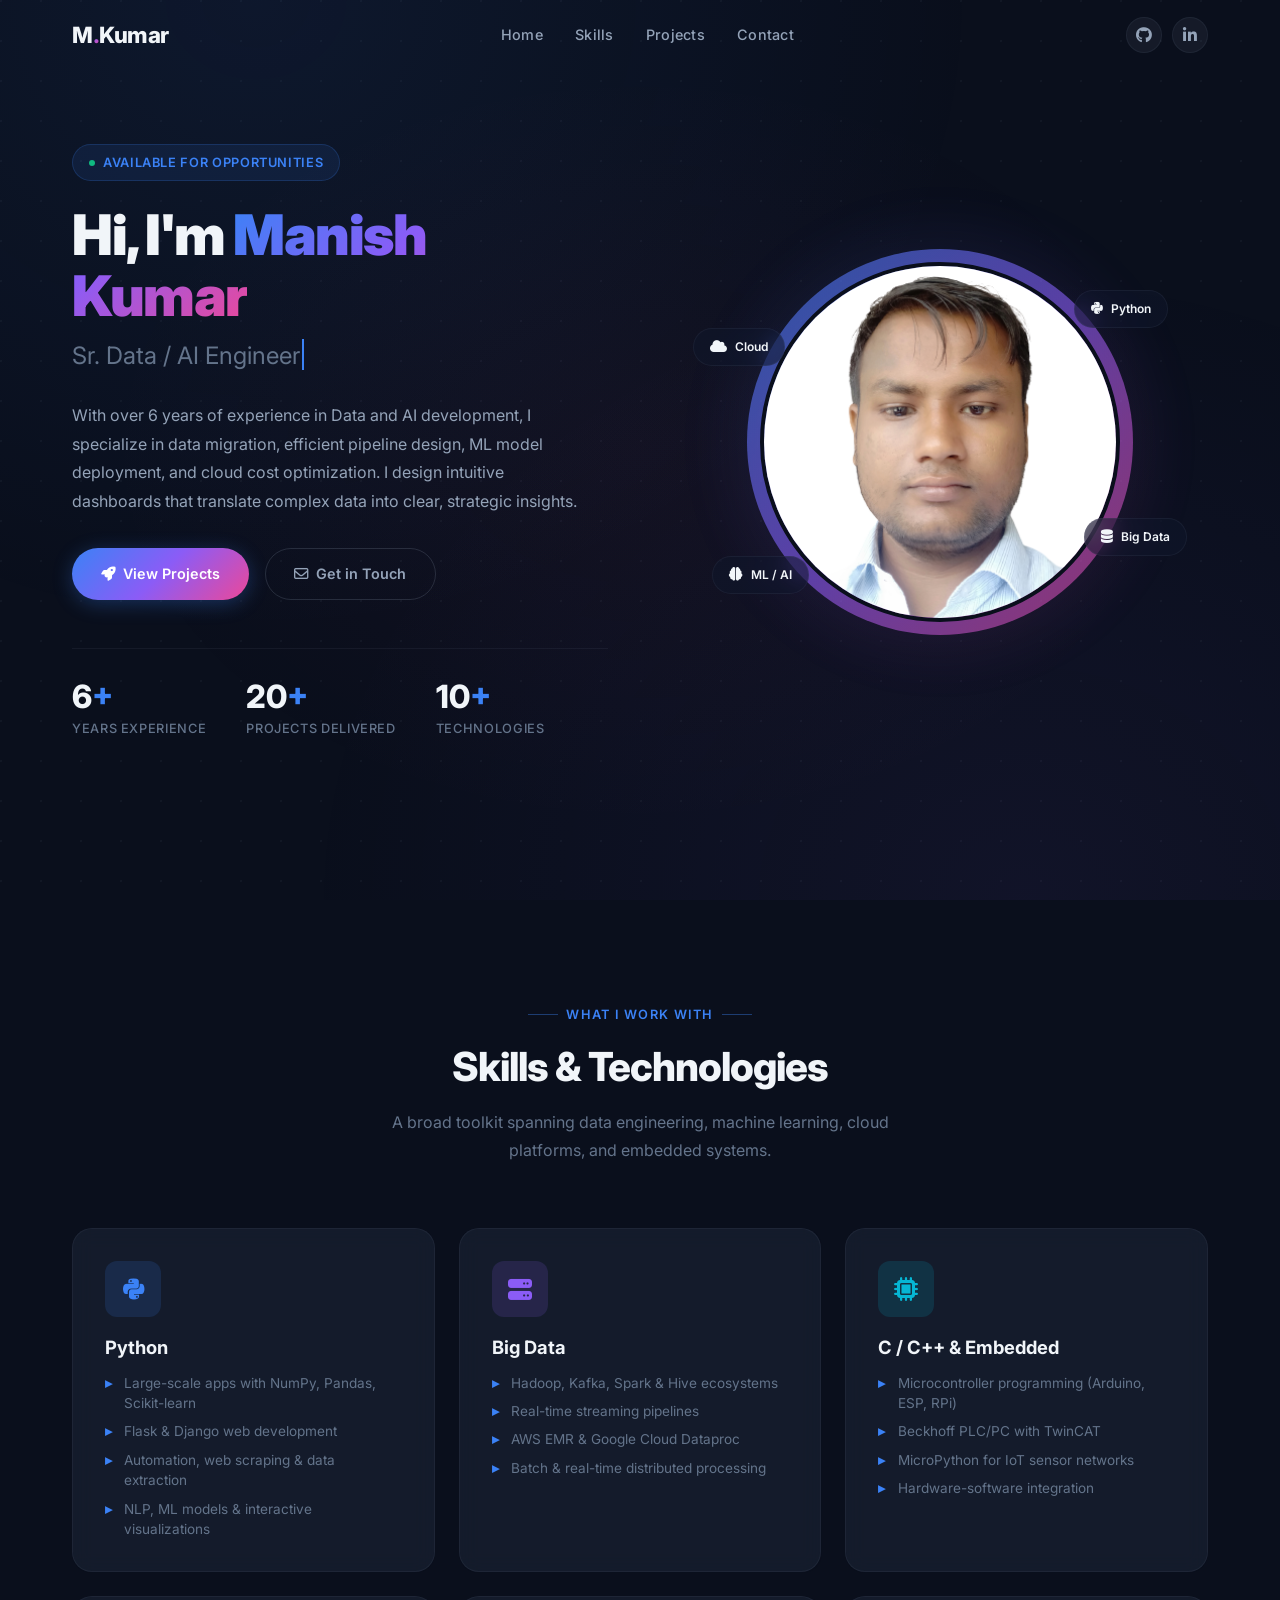
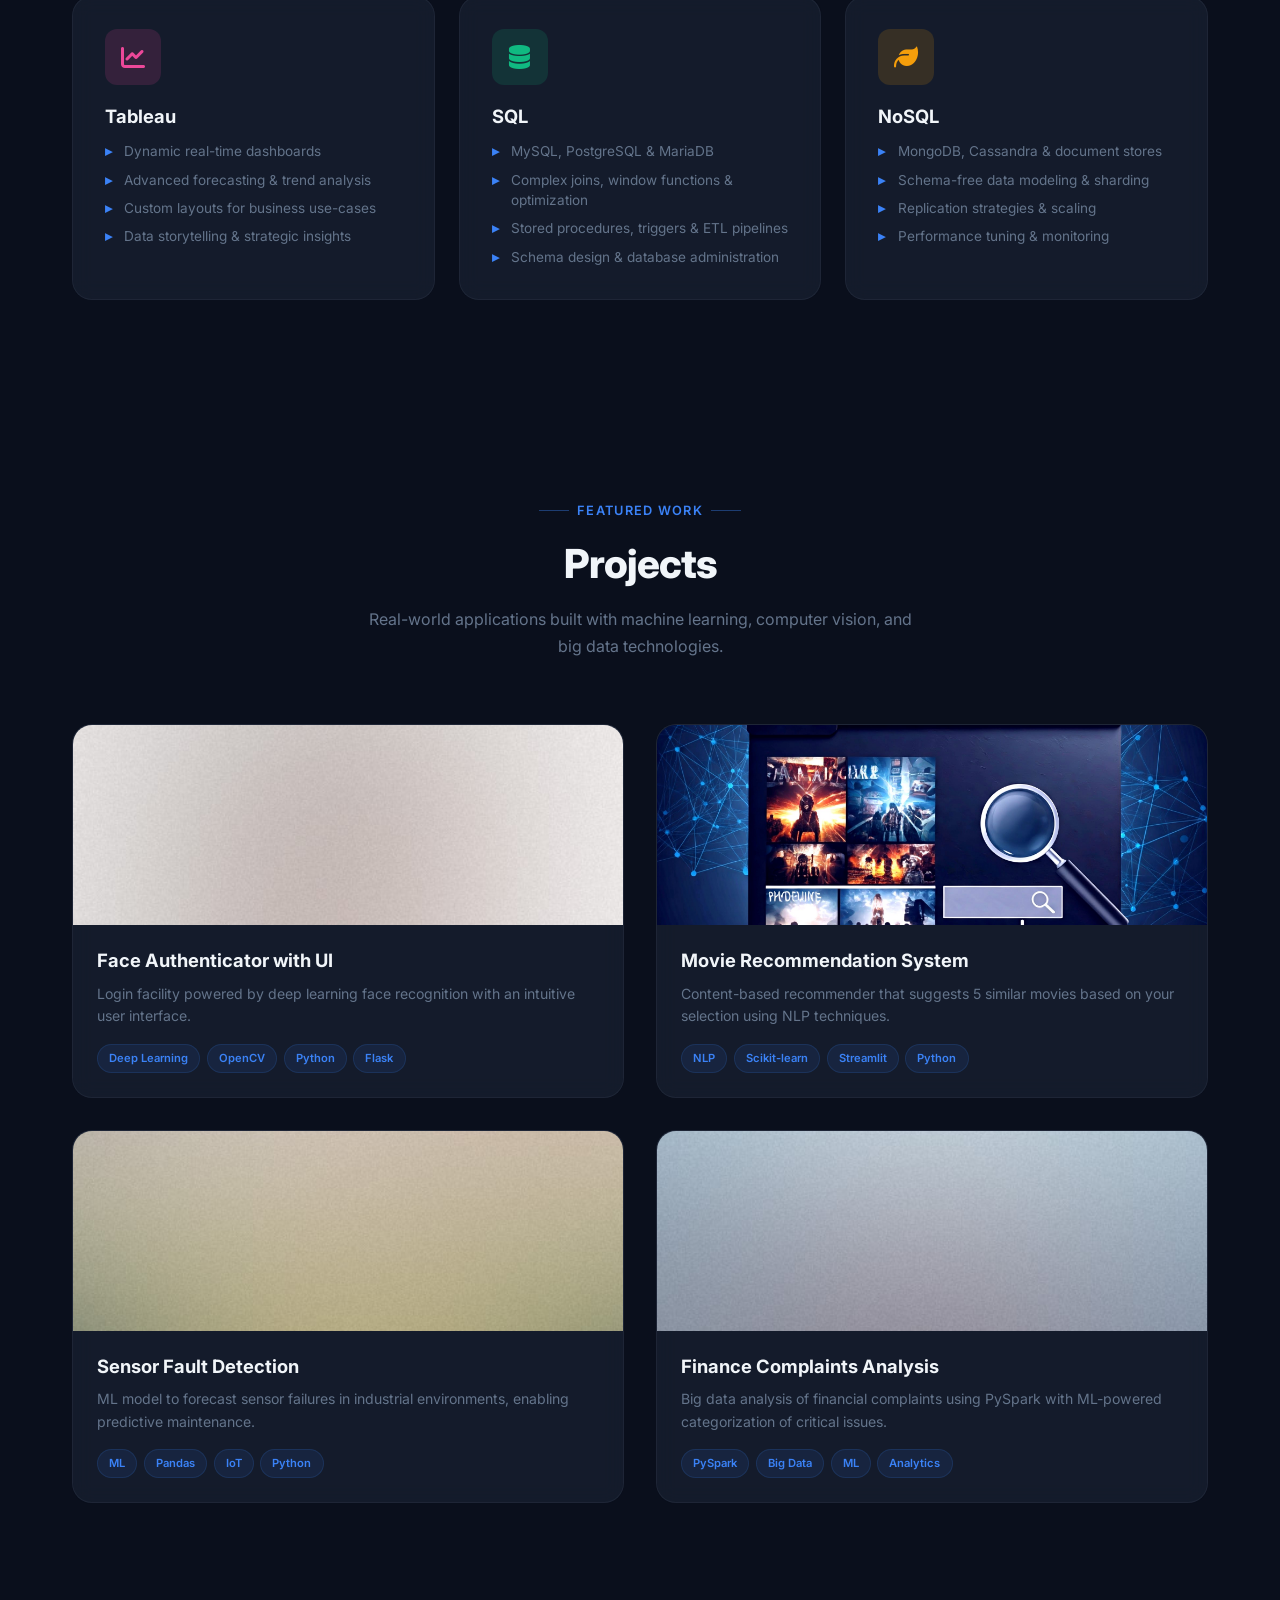
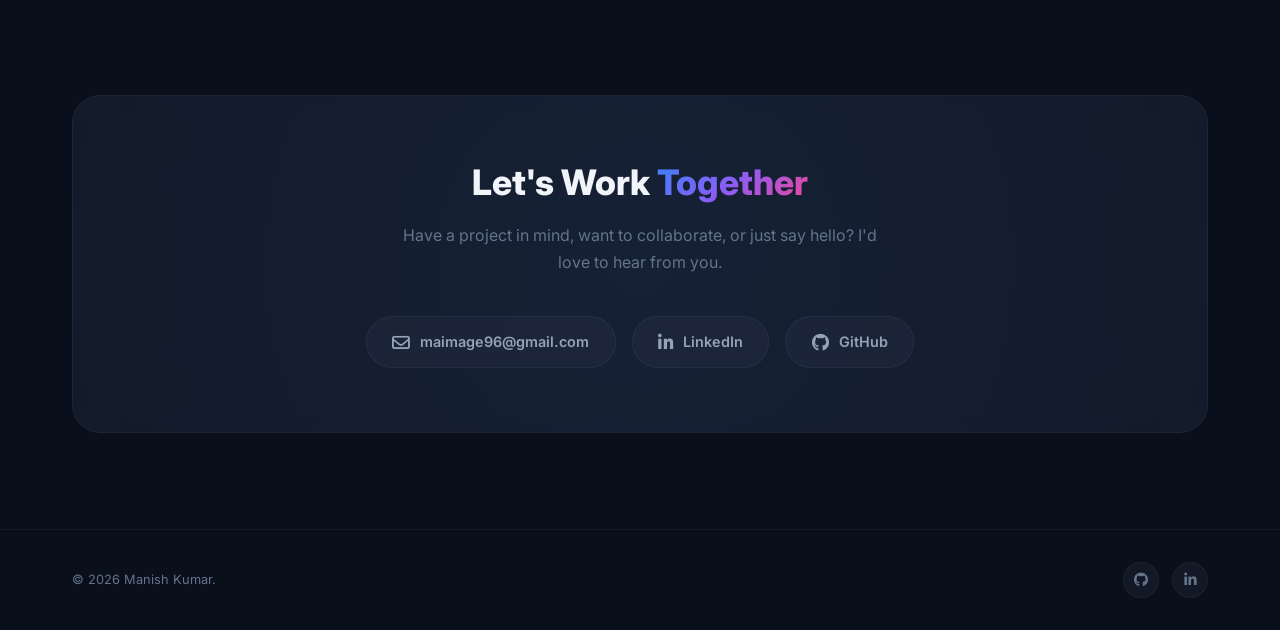
==== index.html @ 7307fabb "new profile" ====
<!DOCTYPE html>
<html lang="en">
<head>
  <meta charset="utf-8" />
  <meta name="viewport" content="width=device-width, initial-scale=1" />
  <title>Manish Kumar — Sr. Data/AI Engineer</title>
  <meta name="description" content="Portfolio of Manish Kumar — Sr. Data/AI Engineer with 6+ years of experience in data migration, ML model deployment, cloud optimization, and big data pipelines." />

  <!-- Fonts & Icons (only external dependencies) -->
  <link rel="preconnect" href="https://fonts.googleapis.com" />
  <link rel="preconnect" href="https://fonts.gstatic.com" crossorigin />
  <link href="https://fonts.googleapis.com/css2?family=Inter:wght@300;400;500;600;700;800;900&display=swap" rel="stylesheet" />
  <link rel="stylesheet" href="https://cdnjs.cloudflare.com/ajax/libs/font-awesome/6.5.1/css/all.min.css" />

  <!-- �══════════════════════════════════════════════
       CSS — All styles in one place, organized by section
       �══════════════════════════════════════════════ -->
  <style>

    /* ── 1. VARIABLES ── */
    :root {
      --bg-primary: #0a0f1c;
      --bg-secondary: #111827;
      --bg-card: rgba(30, 41, 59, 0.5);
      --bg-glass: rgba(15, 23, 42, 0.6);

      --accent-blue: #3b82f6;
      --accent-violet: #8b5cf6;
      --accent-cyan: #06b6d4;
      --accent-pink: #ec4899;
      --accent-emerald: #10b981;
      --accent-amber: #f59e0b;

      --text-primary: #f1f5f9;
      --text-secondary: #94a3b8;
      --text-muted: #64748b;

      --border-subtle: rgba(148, 163, 184, 0.08);
      --border-glow: rgba(59, 130, 246, 0.3);

      --gradient-hero: linear-gradient(135deg, #3b82f6 0%, #8b5cf6 50%, #ec4899 100%);
      --gradient-border: linear-gradient(135deg, #3b82f6, #8b5cf6, #ec4899);

      --shadow-hover: 0 20px 60px rgba(59, 130, 246, 0.2);

      --radius-md: 12px;
      --radius-lg: 20px;
      --radius-xl: 28px;

      --transition: all 0.3s cubic-bezier(0.4, 0, 0.2, 1);
    }


    /* ── 2. RESET & BASE ── */
    *, *::before, *::after { margin: 0; padding: 0; box-sizing: border-box; }
    html { scroll-behavior: smooth; font-size: 16px; }

    body {
      font-family: 'Inter', -apple-system, BlinkMacSystemFont, sans-serif;
      background: var(--bg-primary);
      color: var(--text-secondary);
      line-height: 1.7;
      overflow-x: hidden;
      min-height: 100vh;
    }

    body::before {
      content: '';
      position: fixed; inset: 0;
      background-image: radial-gradient(circle at 1px 1px, rgba(148, 163, 184, 0.06) 1px, transparent 0);
      background-size: 40px 40px;
      pointer-events: none; z-index: 0;
    }

    body::after {
      content: '';
      position: fixed; top: 0; left: 0; width: 100%; height: 100%;
      background:
        radial-gradient(ellipse at 20% 0%, rgba(59, 130, 246, 0.08) 0%, transparent 50%),
        radial-gradient(ellipse at 80% 100%, rgba(139, 92, 246, 0.06) 0%, transparent 50%),
        radial-gradient(ellipse at 50% 50%, rgba(236, 72, 153, 0.04) 0%, transparent 60%);
      pointer-events: none; z-index: 0;
    }

    a { color: var(--accent-blue); text-decoration: none; transition: var(--transition); }
    a:hover { color: var(--accent-violet); }
    h1, h2, h3, h4, h5, h6 { color: var(--text-primary); font-weight: 700; line-height: 1.3; }
    img { max-width: 100%; height: auto; display: block; }
    ul { list-style: none; padding: 0; margin: 0; }

    .container {
      width: 100%; max-width: 1200px; margin: 0 auto;
      padding: 0 2rem; position: relative; z-index: 1;
    }

    section { padding: 6rem 0; position: relative; z-index: 1; }

    .gradient-text {
      background: var(--gradient-hero);
      -webkit-background-clip: text;
      -webkit-text-fill-color: transparent;
      background-clip: text;
    }


    /* ── 3. HEADER / NAVIGATION ── */
    .site-header {
      position: fixed; top: 0; left: 0; right: 0;
      z-index: 1000; padding: 1rem 0; transition: var(--transition);
    }

    .site-header.scrolled {
      background: rgba(10, 15, 28, 0.85);
      backdrop-filter: blur(20px); -webkit-backdrop-filter: blur(20px);
      border-bottom: 1px solid var(--border-subtle);
      padding: 0.6rem 0;
    }

    .header-inner {
      display: flex; align-items: center; justify-content: space-between;
      max-width: 1200px; margin: 0 auto; padding: 0 2rem;
    }

    .logo { font-size: 1.4rem; font-weight: 800; color: var(--text-primary) !important; letter-spacing: -0.5px; }
    .logo span { background: var(--gradient-hero); -webkit-background-clip: text; -webkit-text-fill-color: transparent; background-clip: text; }

    .nav-desktop { display: flex; align-items: center; gap: 2rem; }
    .nav-desktop a { color: var(--text-secondary); font-weight: 500; font-size: 0.9rem; padding: 0.4rem 0; position: relative; letter-spacing: 0.02em; }
    .nav-desktop a::after { content: ''; position: absolute; bottom: 0; left: 0; width: 0; height: 2px; background: var(--gradient-hero); transition: width 0.3s ease; border-radius: 1px; }
    .nav-desktop a:hover { color: var(--text-primary); }
    .nav-desktop a:hover::after { width: 100%; }

    .header-social { display: flex; gap: 0.6rem; }
    .header-social a {
      width: 36px; height: 36px; display: flex; align-items: center; justify-content: center;
      border-radius: 50%; background: rgba(148, 163, 184, 0.08); color: var(--text-secondary) !important;
      font-size: 1rem; transition: var(--transition); border: 1px solid var(--border-subtle);
    }
    .header-social a:hover { background: var(--accent-blue); color: white !important; transform: translateY(-2px); box-shadow: 0 4px 15px rgba(59, 130, 246, 0.4); border-color: transparent; }

    /* Hamburger */
    .menu-toggle { display: none; flex-direction: column; gap: 5px; background: transparent; border: none; cursor: pointer; padding: 0.5rem; z-index: 1001; }
    .menu-toggle span { display: block; width: 24px; height: 2px; background: var(--text-primary); border-radius: 2px; transition: var(--transition); }
    .menu-toggle.active span:nth-child(1) { transform: rotate(45deg) translate(5px, 5px); }
    .menu-toggle.active span:nth-child(2) { opacity: 0; }
    .menu-toggle.active span:nth-child(3) { transform: rotate(-45deg) translate(5px, -5px); }

    /* Mobile Nav */
    .nav-mobile {
      position: fixed; top: 0; right: -100%; width: 100%; max-width: 320px; height: 100vh;
      background: rgba(15, 23, 42, 0.95); backdrop-filter: blur(30px); -webkit-backdrop-filter: blur(30px);
      z-index: 999; transition: right 0.4s cubic-bezier(0.4, 0, 0.2, 1);
      display: flex; flex-direction: column; padding: 5rem 2rem 2rem;
      border-left: 1px solid var(--border-subtle);
    }
    .nav-mobile.active { right: 0; }
    .nav-mobile a { display: block; padding: 1rem 0; color: var(--text-secondary); font-size: 1.1rem; font-weight: 500; border-bottom: 1px solid var(--border-subtle); transition: var(--transition); }
    .nav-mobile a:hover { color: var(--accent-blue); padding-left: 0.5rem; }

    .nav-mobile-social { display: flex; gap: 1rem; margin-top: auto; padding-top: 2rem; }
    .nav-mobile-social a { width: 44px; height: 44px; display: flex; align-items: center; justify-content: center; border-radius: 50%; background: var(--gradient-hero); color: white !important; font-size: 1.2rem; border: none; padding: 0; }

    .nav-overlay { position: fixed; inset: 0; background: rgba(0, 0, 0, 0.5); z-index: 998; opacity: 0; visibility: hidden; transition: var(--transition); }
    .nav-overlay.active { opacity: 1; visibility: visible; }


    /* ── 4. HERO SECTION ── */
    .hero { min-height: 100vh; display: flex; align-items: center; padding-top: 5rem; }
    .hero-inner { display: grid; grid-template-columns: 1fr 1fr; gap: 4rem; align-items: center; }

    .hero-badge {
      display: inline-flex; align-items: center; gap: 0.5rem;
      background: rgba(59, 130, 246, 0.1); border: 1px solid rgba(59, 130, 246, 0.2);
      color: var(--accent-blue); padding: 0.4rem 1rem; border-radius: 50px;
      font-size: 0.8rem; font-weight: 600; margin-bottom: 1.5rem;
      letter-spacing: 0.05em; text-transform: uppercase;
    }
    .hero-badge .dot { width: 6px; height: 6px; background: var(--accent-emerald); border-radius: 50%; animation: pulse-dot 2s ease-in-out infinite; }

    .hero-title { font-size: 3.5rem; font-weight: 900; line-height: 1.1; margin-bottom: 0.5rem; letter-spacing: -1.5px; }
    .hero-subtitle { font-size: 1.5rem; color: var(--text-muted); margin-bottom: 1.5rem; font-weight: 400; min-height: 2.2rem; }

    .typing-cursor { display: inline-block; width: 2px; height: 1.3em; background: var(--accent-blue); margin-left: 2px; vertical-align: text-bottom; animation: blink-cursor 0.8s step-end infinite; }

    .hero-description { font-size: 1rem; color: var(--text-secondary); line-height: 1.8; margin-bottom: 2rem; max-width: 520px; }

    .hero-cta { display: flex; gap: 1rem; flex-wrap: wrap; }

    .btn { display: inline-flex; align-items: center; gap: 0.5rem; padding: 0.8rem 1.8rem; border-radius: 50px; font-weight: 600; font-size: 0.9rem; cursor: pointer; transition: var(--transition); border: none; font-family: inherit; text-decoration: none; }
    .btn-primary { background: var(--gradient-hero); color: white !important; box-shadow: 0 4px 20px rgba(59, 130, 246, 0.3); }
    .btn-primary:hover { transform: translateY(-2px); box-shadow: 0 8px 30px rgba(59, 130, 246, 0.5); color: white !important; }
    .btn-outline { background: transparent; color: var(--text-secondary) !important; border: 1px solid rgba(148, 163, 184, 0.2); }
    .btn-outline:hover { border-color: var(--accent-blue); color: var(--accent-blue) !important; transform: translateY(-2px); background: rgba(59, 130, 246, 0.05); }

    .hero-stats { display: flex; gap: 2.5rem; margin-top: 3rem; padding-top: 2rem; border-top: 1px solid var(--border-subtle); }
    .stat-number { font-size: 2rem; font-weight: 800; color: var(--text-primary); line-height: 1; margin-bottom: 0.3rem; }
    .stat-number .accent { color: var(--accent-blue); }
    .stat-label { font-size: 0.8rem; color: var(--text-muted); font-weight: 500; text-transform: uppercase; letter-spacing: 0.05em; }

    /* Hero Image */
    .hero-image-wrapper { display: flex; justify-content: center; align-items: center; position: relative; }

    .hero-image-ring { position: relative; width: 380px; height: 380px; border-radius: 50%; display: flex; align-items: center; justify-content: center; }
    .hero-image-ring::before { content: ''; position: absolute; inset: -3px; border-radius: 50%; background: var(--gradient-hero); opacity: 0.6; animation: rotate-glow 8s linear infinite; }
    .hero-image-ring::after { content: ''; position: absolute; inset: -20px; border-radius: 50%; background: var(--gradient-hero); opacity: 0.08; filter: blur(30px); animation: pulse-glow 4s ease-in-out infinite; }
    .hero-image-ring img { width: 360px; height: 360px; object-fit: cover; border-radius: 50%; position: relative; z-index: 2; border: 4px solid var(--bg-primary); }

    .floating-badge {
      position: absolute; background: var(--bg-glass); backdrop-filter: blur(10px);
      border: 1px solid var(--border-subtle); padding: 0.5rem 1rem; border-radius: 50px;
      font-size: 0.75rem; font-weight: 600; color: var(--text-primary); z-index: 3;
      animation: float-badge 6s ease-in-out infinite; white-space: nowrap;
    }
    .floating-badge:nth-child(2) { top: 10%; right: -10%; animation-delay: 0s; }
    .floating-badge:nth-child(3) { bottom: 20%; right: -15%; animation-delay: 2s; }
    .floating-badge:nth-child(4) { bottom: 10%; left: -10%; animation-delay: 4s; }
    .floating-badge:nth-child(5) { top: 20%; left: -15%; animation-delay: 1s; }
    .floating-badge i { margin-right: 0.3rem; font-size: 0.85rem; }


    /* ── 5. SECTION HEADERS (shared) ── */
    .section-header { text-align: center; margin-bottom: 4rem; }
    .section-tag { display: inline-flex; align-items: center; gap: 0.5rem; color: var(--accent-blue); font-size: 0.8rem; font-weight: 600; text-transform: uppercase; letter-spacing: 0.1em; margin-bottom: 1rem; }
    .section-tag::before, .section-tag::after { content: ''; width: 30px; height: 1px; background: var(--accent-blue); opacity: 0.4; }
    .section-title { font-size: 2.5rem; font-weight: 800; letter-spacing: -1px; margin-bottom: 1rem; }
    .section-subtitle { color: var(--text-muted); font-size: 1rem; max-width: 550px; margin: 0 auto; }


    /* ── 6. SKILLS SECTION ── */
    .skills-grid { display: grid; grid-template-columns: repeat(3, 1fr); gap: 1.5rem; }

    .skill-card {
      background: var(--bg-card); backdrop-filter: blur(10px); -webkit-backdrop-filter: blur(10px);
      border: 1px solid var(--border-subtle); border-radius: var(--radius-lg);
      padding: 2rem; transition: var(--transition); position: relative; overflow: hidden;
    }
    .skill-card::before { content: ''; position: absolute; top: 0; left: 0; right: 0; height: 3px; background: var(--gradient-hero); opacity: 0; transition: opacity 0.3s ease; }
    .skill-card:hover { transform: translateY(-6px); border-color: var(--border-glow); box-shadow: var(--shadow-hover); }
    .skill-card:hover::before { opacity: 1; }

    .skill-icon { width: 56px; height: 56px; border-radius: var(--radius-md); display: flex; align-items: center; justify-content: center; font-size: 1.5rem; margin-bottom: 1.2rem; transition: var(--transition); }
    .skill-card:hover .skill-icon { transform: scale(1.1) rotate(5deg); }

    .skill-icon.blue    { background: rgba(59, 130, 246, 0.15); color: var(--accent-blue); }
    .skill-icon.violet  { background: rgba(139, 92, 246, 0.15); color: var(--accent-violet); }
    .skill-icon.cyan    { background: rgba(6, 182, 212, 0.15); color: var(--accent-cyan); }
    .skill-icon.pink    { background: rgba(236, 72, 153, 0.15); color: var(--accent-pink); }
    .skill-icon.emerald { background: rgba(16, 185, 129, 0.15); color: var(--accent-emerald); }
    .skill-icon.amber   { background: rgba(245, 158, 11, 0.15); color: var(--accent-amber); }

    .skill-card h3 { font-size: 1.15rem; font-weight: 700; margin-bottom: 0.8rem; }
    .skill-card ul { display: flex; flex-direction: column; gap: 0.5rem; }
    .skill-card li { color: var(--text-muted); font-size: 0.85rem; padding-left: 1.2rem; position: relative; line-height: 1.5; }
    .skill-card li::before { content: '\25B8'; position: absolute; left: 0; color: var(--accent-blue); font-weight: bold; }


    /* ── 7. PROJECTS SECTION ── */
    .projects-grid { display: grid; grid-template-columns: repeat(2, 1fr); gap: 2rem; }

    .project-card {
      background: var(--bg-card); backdrop-filter: blur(10px); -webkit-backdrop-filter: blur(10px);
      border: 1px solid var(--border-subtle); border-radius: var(--radius-lg);
      overflow: hidden; transition: var(--transition); position: relative;
    }
    .project-card::after {
      content: ''; position: absolute; inset: 0; border-radius: var(--radius-lg); padding: 1px;
      background: var(--gradient-border);
      -webkit-mask: linear-gradient(#fff 0 0) content-box, linear-gradient(#fff 0 0);
      -webkit-mask-composite: xor; mask-composite: exclude;
      opacity: 0; transition: opacity 0.4s ease; pointer-events: none;
    }
    .project-card:hover { transform: translateY(-8px); box-shadow: var(--shadow-hover); }
    .project-card:hover::after { opacity: 1; }

    .project-image { position: relative; height: 200px; overflow: hidden; }
    .project-image img { width: 100%; height: 100%; object-fit: cover; transition: transform 0.6s ease; }
    .project-card:hover .project-image img { transform: scale(1.08); }

    .project-overlay {
      position: absolute; inset: 0;
      background: linear-gradient(to top, rgba(10, 15, 28, 0.9), transparent 60%);
      display: flex; align-items: flex-end; justify-content: flex-start;
      padding: 1.5rem; opacity: 0; transition: opacity 0.4s ease;
    }
    .project-card:hover .project-overlay { opacity: 1; }
    .project-overlay a { display: inline-flex; align-items: center; gap: 0.4rem; background: var(--accent-blue); color: white !important; padding: 0.5rem 1.2rem; border-radius: 50px; font-size: 0.8rem; font-weight: 600; transition: var(--transition); }
    .project-overlay a:hover { background: var(--accent-violet); transform: translateY(-2px); }

    .project-body { padding: 1.5rem; }
    .project-body h3 { font-size: 1.15rem; margin-bottom: 0.6rem; font-weight: 700; }
    .project-body p { font-size: 0.88rem; color: var(--text-muted); line-height: 1.6; margin-bottom: 1rem; }

    .project-tags { display: flex; flex-wrap: wrap; gap: 0.4rem; }
    .project-tags span { font-size: 0.7rem; padding: 0.25rem 0.7rem; border-radius: 50px; background: rgba(59, 130, 246, 0.1); color: var(--accent-blue); font-weight: 600; border: 1px solid rgba(59, 130, 246, 0.15); }


    /* ── 8. CONTACT SECTION ── */
    .contact-section { padding: 6rem 0; }

    .contact-card {
      background: var(--bg-card); backdrop-filter: blur(10px);
      border: 1px solid var(--border-subtle); border-radius: var(--radius-xl);
      padding: 4rem; text-align: center; position: relative; overflow: hidden;
    }
    .contact-card::before { content: ''; position: absolute; top: -50%; left: -50%; width: 200%; height: 200%; background: radial-gradient(circle, rgba(59, 130, 246, 0.05) 0%, transparent 50%); animation: rotate-glow 20s linear infinite; pointer-events: none; }

    .contact-title { font-size: 2.2rem; font-weight: 800; margin-bottom: 1rem; position: relative; }
    .contact-subtitle { color: var(--text-muted); font-size: 1rem; margin-bottom: 2.5rem; max-width: 500px; margin-left: auto; margin-right: auto; position: relative; }

    .contact-links { display: flex; justify-content: center; gap: 1rem; flex-wrap: wrap; position: relative; }
    .contact-link {
      display: inline-flex; align-items: center; gap: 0.6rem; padding: 0.8rem 1.6rem;
      border-radius: 50px; font-weight: 600; font-size: 0.9rem; transition: var(--transition);
      border: 1px solid var(--border-subtle); background: rgba(148, 163, 184, 0.05);
      color: var(--text-secondary) !important;
    }
    .contact-link:hover { border-color: var(--accent-blue); background: rgba(59, 130, 246, 0.1); color: var(--accent-blue) !important; transform: translateY(-2px); box-shadow: 0 4px 20px rgba(59, 130, 246, 0.2); }
    .contact-link i { font-size: 1.1rem; }


    /* ── 9. FOOTER ── */
    .site-footer { padding: 2rem 0; border-top: 1px solid var(--border-subtle); position: relative; z-index: 1; }
    .footer-inner { display: flex; justify-content: space-between; align-items: center; }
    .footer-copy { color: var(--text-muted); font-size: 0.8rem; }
    .footer-copy a { color: var(--accent-blue); }

    .footer-social { display: flex; gap: 0.8rem; }
    .footer-social a { width: 36px; height: 36px; display: flex; align-items: center; justify-content: center; border-radius: 50%; background: rgba(148, 163, 184, 0.06); color: var(--text-muted) !important; font-size: 0.9rem; transition: var(--transition); border: 1px solid var(--border-subtle); }
    .footer-social a:hover { background: var(--accent-blue); color: white !important; border-color: transparent; transform: translateY(-2px); }


    /* ── 10. ANIMATIONS ── */
    .reveal { opacity: 0; transform: translateY(40px); transition: opacity 0.8s cubic-bezier(0.4, 0, 0.2, 1), transform 0.8s cubic-bezier(0.4, 0, 0.2, 1); }
    .reveal.visible { opacity: 1; transform: translateY(0); }

    .reveal-stagger > * { opacity: 0; transform: translateY(30px); transition: opacity 0.6s ease, transform 0.6s ease; }
    .reveal-stagger.visible > *:nth-child(1) { transition-delay: 0.05s; opacity: 1; transform: none; }
    .reveal-stagger.visible > *:nth-child(2) { transition-delay: 0.12s; opacity: 1; transform: none; }
    .reveal-stagger.visible > *:nth-child(3) { transition-delay: 0.12s; opacity: 1; transform: none; }
    .reveal-stagger.visible > *:nth-child(4) { transition-delay: 0.19s; opacity: 1; transform: none; }
    .reveal-stagger.visible > *:nth-child(5) { transition-delay: 0.26s; opacity: 1; transform: none; }
    .reveal-stagger.visible > *:nth-child(6) { transition-delay: 0.33s; opacity: 1; transform: none; }

    .hero-content > * { animation: hero-fade-in 0.8s ease forwards; opacity: 0; }
    .hero-content > *:nth-child(1) { animation-delay: 0.1s; }
    .hero-content > *:nth-child(2) { animation-delay: 0.2s; }
    .hero-content > *:nth-child(3) { animation-delay: 0.3s; }
    .hero-content > *:nth-child(4) { animation-delay: 0.4s; }
    .hero-content > *:nth-child(5) { animation-delay: 0.5s; }
    .hero-content > *:nth-child(6) { animation-delay: 0.6s; }
    .hero-content > *:nth-child(7) { animation-delay: 0.7s; }
    .hero-image-wrapper { animation: hero-fade-in 1s ease 0.4s forwards; opacity: 0; }

    @keyframes blink-cursor { 0%, 100% { opacity: 1; } 50% { opacity: 0; } }
    @keyframes pulse-dot { 0%, 100% { opacity: 1; transform: scale(1); } 50% { opacity: 0.5; transform: scale(1.5); } }
    @keyframes rotate-glow { from { transform: rotate(0deg); } to { transform: rotate(360deg); } }
    @keyframes pulse-glow { 0%, 100% { opacity: 0.08; transform: scale(1); } 50% { opacity: 0.15; transform: scale(1.05); } }
    @keyframes float-badge { 0%, 100% { transform: translateY(0); } 50% { transform: translateY(-10px); } }
    @keyframes hero-fade-in { from { opacity: 0; transform: translateY(30px); } to { opacity: 1; transform: translateY(0); } }


    /* ── 11. RESPONSIVE ── */

    /* Tablet */
    @media (max-width: 1024px) {
      .hero-inner { grid-template-columns: 1fr; text-align: center; gap: 3rem; }
      .hero-content { order: 1; }
      .hero-image-wrapper { order: 0; }
      .hero-description { margin-left: auto; margin-right: auto; }
      .hero-cta { justify-content: center; }
      .hero-stats { justify-content: center; }
      .hero-image-ring { width: 280px; height: 280px; }
      .hero-image-ring img { width: 260px; height: 260px; }
      .hero-title { font-size: 2.8rem; }
      .skills-grid { grid-template-columns: repeat(2, 1fr); }
      .floating-badge { display: none; }
    }

    /* Mobile */
    @media (max-width: 768px) {
      html { font-size: 15px; }
      .container { padding: 0 1.2rem; }
      section { padding: 4rem 0; }
      .nav-desktop { display: none; }
      .header-social { display: none; }
      .menu-toggle { display: flex; }
      .hero { min-height: auto; padding-top: 7rem; padding-bottom: 3rem; }
      .hero-title { font-size: 2.2rem; letter-spacing: -1px; }
      .hero-subtitle { font-size: 1.2rem; }
      .hero-stats { gap: 1.5rem; }
      .stat-number { font-size: 1.5rem; }
      .hero-image-ring { width: 220px; height: 220px; }
      .hero-image-ring img { width: 200px; height: 200px; }
      .section-title { font-size: 2rem; }
      .skills-grid { grid-template-columns: 1fr; }
      .projects-grid { grid-template-columns: 1fr; }
      .contact-card { padding: 2.5rem 1.5rem; }
      .contact-title { font-size: 1.8rem; }
      .footer-inner { flex-direction: column; gap: 1rem; text-align: center; }
    }

    /* Small Mobile */
    @media (max-width: 480px) {
      .hero-title { font-size: 1.8rem; }
      .hero-subtitle { font-size: 1rem; }
      .hero-cta { flex-direction: column; align-items: center; }
      .hero-stats { flex-direction: column; gap: 1rem; align-items: center; text-align: center; }
      .hero-image-ring { width: 180px; height: 180px; }
      .hero-image-ring img { width: 168px; height: 168px; }
      .section-title { font-size: 1.6rem; }
      .skill-card { padding: 1.5rem; }
      .contact-card { padding: 2rem 1rem; }
    }

  </style>
</head>

<body>

  <!-- �══════════════════════════════════════════════
       HEADER
       �══════════════════════════════════════════════ -->
  <header class="site-header" id="siteHeader">
    <div class="header-inner">
      <a href="#hero" class="logo">M<span>.</span>Kumar</a>
      <nav class="nav-desktop" id="navDesktop">
        <a href="#hero">Home</a>
        <a href="#skills">Skills</a>
        <a href="#projects">Projects</a>
        <a href="#contact">Contact</a>
      </nav>
      <div class="header-social">
        <a href="https://github.com/manish7065" target="_blank" rel="noopener" aria-label="GitHub"><i class="fa-brands fa-github"></i></a>
        <a href="https://www.linkedin.com/in/maimage95/" target="_blank" rel="noopener" aria-label="LinkedIn"><i class="fa-brands fa-linkedin-in"></i></a>
      </div>
      <button class="menu-toggle" id="menuToggle" aria-label="Toggle menu">
        <span></span><span></span><span></span>
      </button>
    </div>
  </header>

  <!-- Mobile Nav -->
  <div class="nav-overlay" id="navOverlay"></div>
  <nav class="nav-mobile" id="navMobile">
    <a href="#hero">Home</a>
    <a href="#skills">Skills</a>
    <a href="#projects">Projects</a>
    <a href="#contact">Contact</a>
    <div class="nav-mobile-social">
      <a href="https://github.com/manish7065" target="_blank" rel="noopener"><i class="fa-brands fa-github"></i></a>
      <a href="https://www.linkedin.com/in/maimage95/" target="_blank" rel="noopener"><i class="fa-brands fa-linkedin-in"></i></a>
    </div>
  </nav>


  <!-- ╚══════════════════════════════════════════════
       HERO
       ╚══════════════════════════════════════════════ -->
  <section class="hero" id="hero">
    <div class="container">
      <div class="hero-inner">
        <div class="hero-content">
          <div class="hero-badge"><span class="dot"></span> Available for opportunities</div>
          <h1 class="hero-title">Hi, I'm <span class="gradient-text">Manish Kumar</span></h1>
          <div class="hero-subtitle"><span id="typingText"></span><span class="typing-cursor"></span></div>
          <p class="hero-description">
            With over 6 years of experience in Data and AI development, I specialize in
            data migration, efficient pipeline design, ML model deployment, and cloud
            cost optimization. I design intuitive dashboards that translate complex data
            into clear, strategic insights.
          </p>
          <div class="hero-cta">
            <a href="#projects" class="btn btn-primary"><i class="fa-solid fa-rocket"></i> View Projects</a>
            <a href="#contact" class="btn btn-outline"><i class="fa-regular fa-envelope"></i> Get in Touch</a>
          </div>
          <div class="hero-stats">
            <div class="stat-item">
              <div class="stat-number">6<span class="accent">+</span></div>
              <div class="stat-label">Years Experience</div>
            </div>
            <div class="stat-item">
              <div class="stat-number">20<span class="accent">+</span></div>
              <div class="stat-label">Projects Delivered</div>
            </div>
            <div class="stat-item">
              <div class="stat-number">10<span class="accent">+</span></div>
              <div class="stat-label">Technologies</div>
            </div>
          </div>
        </div>

        <div class="hero-image-wrapper">
          <div class="hero-image-ring">
            <!-- UPDATE: change this path to where your image lives -->
            <img src="static/images/self2.png" alt="Manish Kumar" />
            <span class="floating-badge"><i class="fa-brands fa-python"></i> Python</span>
            <span class="floating-badge"><i class="fa-solid fa-database"></i> Big Data</span>
            <span class="floating-badge"><i class="fa-solid fa-brain"></i> ML / AI</span>
            <span class="floating-badge"><i class="fa-solid fa-cloud"></i> Cloud</span>
          </div>
        </div>
      </div>
    </div>
  </section>


  <!-- ╚══════════════════════════════════════════════
       SKILLS
       ╚══════════════════════════════════════════════ -->
  <section id="skills">
    <div class="container">
      <div class="section-header reveal">
        <div class="section-tag">What I Work With</div>
        <h2 class="section-title">Skills & Technologies</h2>
        <p class="section-subtitle">A broad toolkit spanning data engineering, machine learning, cloud platforms, and embedded systems.</p>
      </div>

      <div class="skills-grid reveal-stagger">

        <div class="skill-card">
          <div class="skill-icon blue"><i class="fa-brands fa-python"></i></div>
          <h3>Python</h3>
          <ul>
            <li>Large-scale apps with NumPy, Pandas, Scikit-learn</li>
            <li>Flask & Django web development</li>
            <li>Automation, web scraping & data extraction</li>
            <li>NLP, ML models & interactive visualizations</li>
          </ul>
        </div>

        <div class="skill-card">
          <div class="skill-icon violet"><i class="fa-solid fa-server"></i></div>
          <h3>Big Data</h3>
          <ul>
            <li>Hadoop, Kafka, Spark & Hive ecosystems</li>
            <li>Real-time streaming pipelines</li>
            <li>AWS EMR & Google Cloud Dataproc</li>
            <li>Batch & real-time distributed processing</li>
          </ul>
        </div>

        <div class="skill-card">
          <div class="skill-icon cyan"><i class="fa-solid fa-microchip"></i></div>
          <h3>C / C++ & Embedded</h3>
          <ul>
            <li>Microcontroller programming (Arduino, ESP, RPi)</li>
            <li>Beckhoff PLC/PC with TwinCAT</li>
            <li>MicroPython for IoT sensor networks</li>
            <li>Hardware-software integration</li>
          </ul>
        </div>

        <div class="skill-card">
          <div class="skill-icon pink"><i class="fa-solid fa-chart-line"></i></div>
          <h3>Tableau</h3>
          <ul>
            <li>Dynamic real-time dashboards</li>
            <li>Advanced forecasting & trend analysis</li>
            <li>Custom layouts for business use-cases</li>
            <li>Data storytelling & strategic insights</li>
          </ul>
        </div>

        <div class="skill-card">
          <div class="skill-icon emerald"><i class="fa-solid fa-database"></i></div>
          <h3>SQL</h3>
          <ul>
            <li>MySQL, PostgreSQL & MariaDB</li>
            <li>Complex joins, window functions & optimization</li>
            <li>Stored procedures, triggers & ETL pipelines</li>
            <li>Schema design & database administration</li>
          </ul>
        </div>

        <div class="skill-card">
          <div class="skill-icon amber"><i class="fa-solid fa-leaf"></i></div>
          <h3>NoSQL</h3>
          <ul>
            <li>MongoDB, Cassandra & document stores</li>
            <li>Schema-free data modeling & sharding</li>
            <li>Replication strategies & scaling</li>
            <li>Performance tuning & monitoring</li>
          </ul>
        </div>

      </div>
    </div>
  </section>


  <!-- ╚══════════════════════════════════════════════
       PROJECTS
       ╚══════════════════════════════════════════════ -->
  <section id="projects">
    <div class="container">
      <div class="section-header reveal">
        <div class="section-tag">Featured Work</div>
        <h2 class="section-title">Projects</h2>
        <p class="section-subtitle">Real-world applications built with machine learning, computer vision, and big data technologies.</p>
      </div>

      <div class="projects-grid reveal-stagger">

        <div class="project-card">
          <div class="project-image">
            <img src="static/images/pic01.jpg" alt="Face Authenticator" />
            <div class="project-overlay">
              <a href="https://github.com/manish7065/Deep-Authenticator-UI" target="_blank" rel="noopener"><i class="fa-brands fa-github"></i> View on GitHub</a>
            </div>
          </div>
          <div class="project-body">
            <h3>Face Authenticator with UI</h3>
            <p>Login facility powered by deep learning face recognition with an intuitive user interface.</p>
            <div class="project-tags">
              <span>Deep Learning</span><span>OpenCV</span><span>Python</span><span>Flask</span>
            </div>
          </div>
        </div>

        <div class="project-card">
          <div class="project-image">
            <img src="static/images/movie_recommender.jpeg" alt="Movie Recommender" />
            <div class="project-overlay">
              <a href="https://github.com/manish7065/movie_recommander" target="_blank" rel="noopener"><i class="fa-brands fa-github"></i> View on GitHub</a>
            </div>
          </div>
          <div class="project-body">
            <h3>Movie Recommendation System</h3>
            <p>Content-based recommender that suggests 5 similar movies based on your selection using NLP techniques.</p>
            <div class="project-tags">
              <span>NLP</span><span>Scikit-learn</span><span>Streamlit</span><span>Python</span>
            </div>
          </div>
        </div>

        <div class="project-card">
          <div class="project-image">
            <img src="static/images/pic03.jpg" alt="Sensor Fault Detection" />
            <div class="project-overlay">
              <a href="https://github.com/manish7065/sensor_fault" target="_blank" rel="noopener"><i class="fa-brands fa-github"></i> View on GitHub</a>
            </div>
          </div>
          <div class="project-body">
            <h3>Sensor Fault Detection</h3>
            <p>ML model to forecast sensor failures in industrial environments, enabling predictive maintenance.</p>
            <div class="project-tags">
              <span>ML</span><span>Pandas</span><span>IoT</span><span>Python</span>
            </div>
          </div>
        </div>

        <div class="project-card">
          <div class="project-image">
            <img src="static/images/pic04.jpg" alt="Finance Complaints" />
            <div class="project-overlay">
              <a href="https://github.com/manish7065/finance-project/tree/master" target="_blank" rel="noopener"><i class="fa-brands fa-github"></i> View on GitHub</a>
            </div>
          </div>
          <div class="project-body">
            <h3>Finance Complaints Analysis</h3>
            <p>Big data analysis of financial complaints using PySpark with ML-powered categorization of critical issues.</p>
            <div class="project-tags">
              <span>PySpark</span><span>Big Data</span><span>ML</span><span>Analytics</span>
            </div>
          </div>
        </div>

      </div>
    </div>
  </section>


  <!-- ╚══════════════════════════════════════════════
       CONTACT
       ╚══════════════════════════════════════════════ -->
  <section class="contact-section" id="contact">
    <div class="container">
      <div class="contact-card reveal">
        <h2 class="contact-title">Let's Work <span class="gradient-text">Together</span></h2>
        <p class="contact-subtitle">Have a project in mind, want to collaborate, or just say hello? I'd love to hear from you.</p>
        <div class="contact-links">
          <a href="mailto:maimage96@gmail.com" class="contact-link"><i class="fa-regular fa-envelope"></i> maimage96@gmail.com</a>
          <a href="https://www.linkedin.com/in/maimage95/" target="_blank" rel="noopener" class="contact-link"><i class="fa-brands fa-linkedin-in"></i> LinkedIn</a>
          <a href="https://github.com/manish7065" target="_blank" rel="noopener" class="contact-link"><i class="fa-brands fa-github"></i> GitHub</a>
        </div>
      </div>
    </div>
  </section>


  <!-- ╚══════════════════════════════════════════════
       FOOTER
       ╚══════════════════════════════════════════════ -->
  <footer class="site-footer">
    <div class="container">
      <div class="footer-inner">
        <p class="footer-copy">&copy; 2026 Manish Kumar.</p>
        <div class="footer-social">
          <a href="https://github.com/manish7065" target="_blank" rel="noopener" aria-label="GitHub"><i class="fa-brands fa-github"></i></a>
          <a href="https://www.linkedin.com/in/maimage95/" target="_blank" rel="noopener" aria-label="LinkedIn"><i class="fa-brands fa-linkedin-in"></i></a>
        </div>
      </div>
    </div>
  </footer>


  <!-- ╚══════════════════════════════════════════════
       JAVASCRIPT — All behavior in one place
       ╚══════════════════════════════════════════════ -->
  <script>
    document.addEventListener('DOMContentLoaded', function () {

      /* ── Header scroll effect ── */
      var header = document.getElementById('siteHeader');
      window.addEventListener('scroll', function () {
        header.classList.toggle('scrolled', window.scrollY > 50);
      });


      /* ── Mobile nav toggle ── */
      var menuToggle = document.getElementById('menuToggle');
      var navMobile  = document.getElementById('navMobile');
      var navOverlay = document.getElementById('navOverlay');

      function closeMobileNav() {
        menuToggle.classList.remove('active');
        navMobile.classList.remove('active');
        navOverlay.classList.remove('active');
        document.body.style.overflow = '';
      }

      menuToggle.addEventListener('click', function () {
        var isActive = navMobile.classList.toggle('active');
        menuToggle.classList.toggle('active');
        navOverlay.classList.toggle('active');
        document.body.style.overflow = isActive ? 'hidden' : '';
      });

      navOverlay.addEventListener('click', closeMobileNav);
      navMobile.querySelectorAll('a').forEach(function (link) {
        link.addEventListener('click', closeMobileNav);
      });


      /* ── Typing animation ── */
      var phrases = [
        'Sr. Data / AI Engineer',
        'ML Pipeline Architect',
        'Cloud Cost Optimizer',
        'Big Data Specialist',
        'Dashboard Designer'
      ];
      var typingEl  = document.getElementById('typingText');
      var phraseIdx = 0, charIdx = 0, isDeleting = false;

      function typeLoop() {
        var current = phrases[phraseIdx];
        typingEl.textContent = current.substring(0, charIdx);

        if (!isDeleting) {
          charIdx++;
          if (charIdx > current.length) {
            isDeleting = true;
            setTimeout(typeLoop, 2000);
            return;
          }
        } else {
          charIdx--;
          if (charIdx < 0) {
            isDeleting = false;
            charIdx = 0;
            phraseIdx = (phraseIdx + 1) % phrases.length;
          }
        }
        setTimeout(typeLoop, isDeleting ? 40 : 80);
      }
      typeLoop();


      /* ── Scroll reveal (IntersectionObserver) ── */
      var revealEls = document.querySelectorAll('.reveal, .reveal-stagger');
      var observer = new IntersectionObserver(function (entries) {
        entries.forEach(function (entry) {
          if (entry.isIntersecting) {
            entry.target.classList.add('visible');
          }
        });
      }, { threshold: 0.12, rootMargin: '0px 0px -40px 0px' });

      revealEls.forEach(function (el) { observer.observe(el); });


      /* ── Smooth scroll for anchor links ── */
      document.querySelectorAll('a[href^="#"]').forEach(function (a) {
        a.addEventListener('click', function (e) {
          var target = document.querySelector(a.getAttribute('href'));
          if (target) {
            e.preventDefault();
            target.scrollIntoView({ behavior: 'smooth', block: 'start' });
          }
        });
      });

    });
  </script>

</body>
</html>
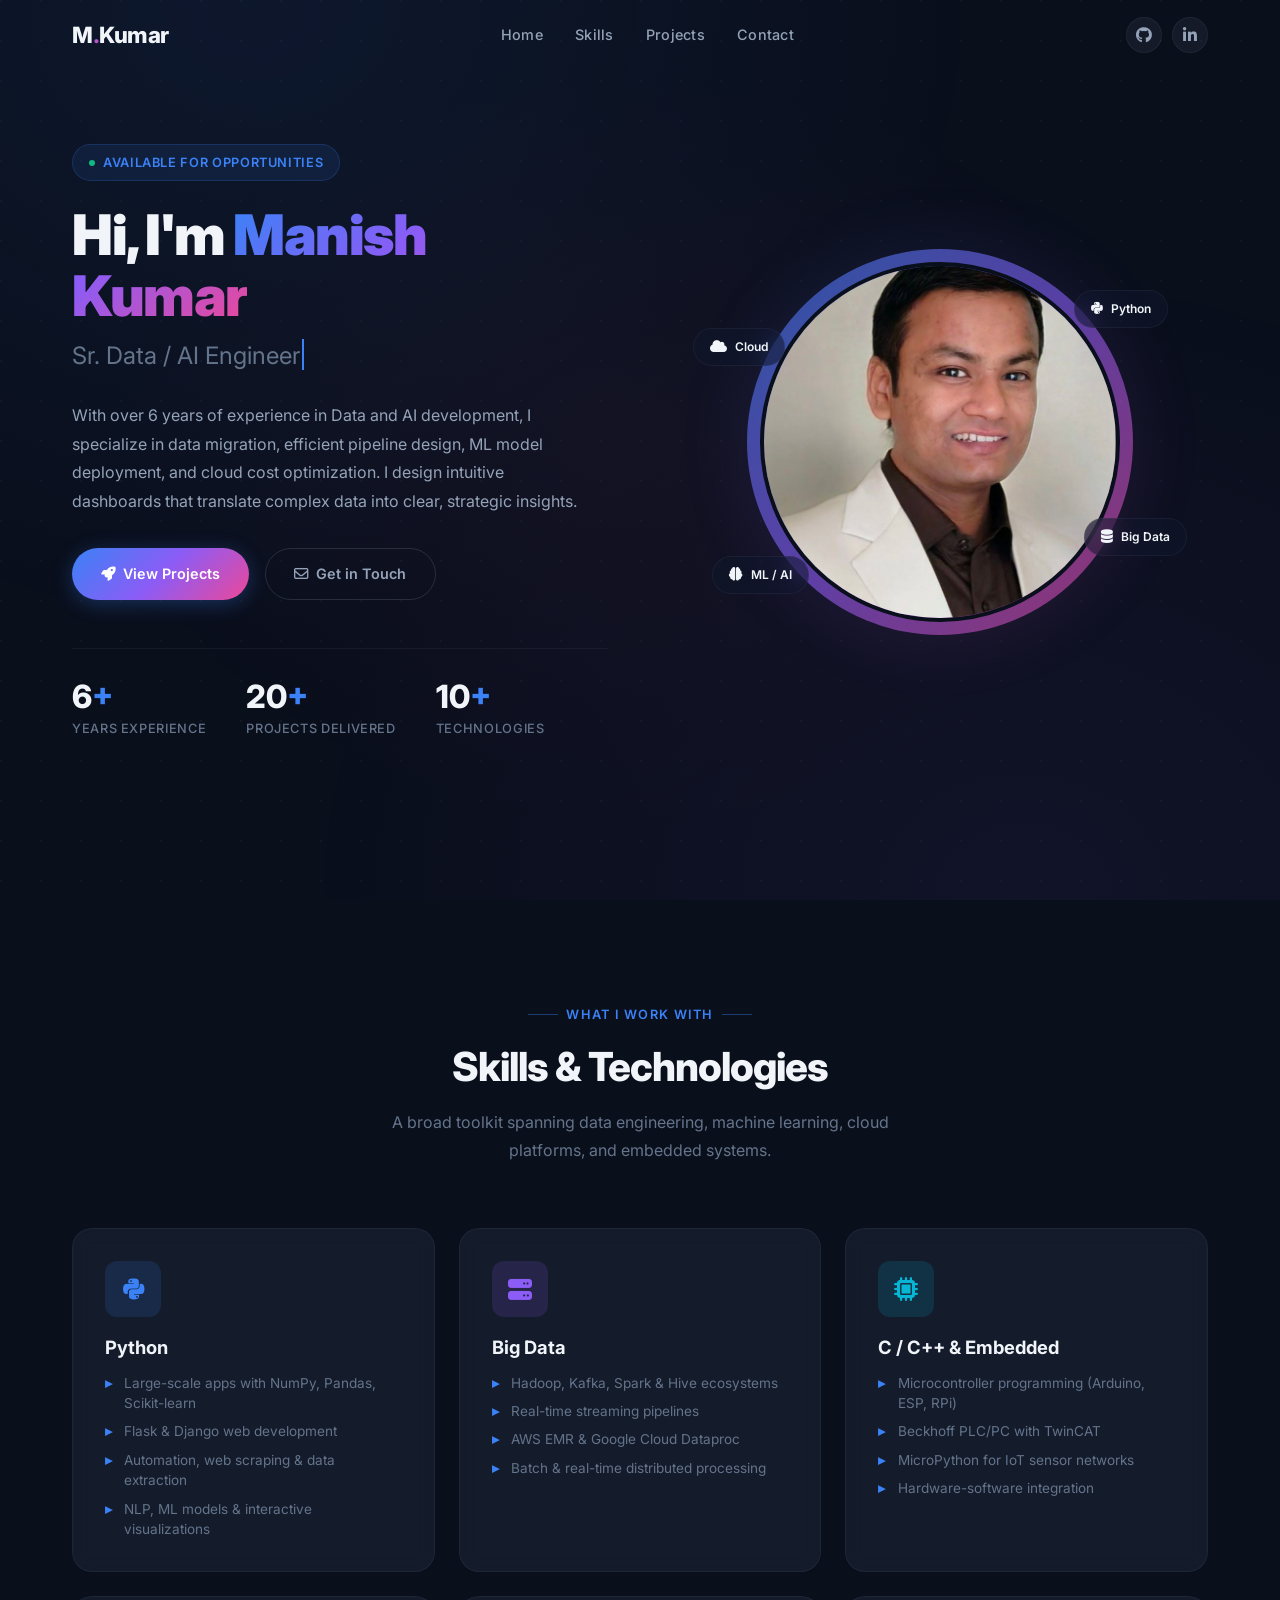
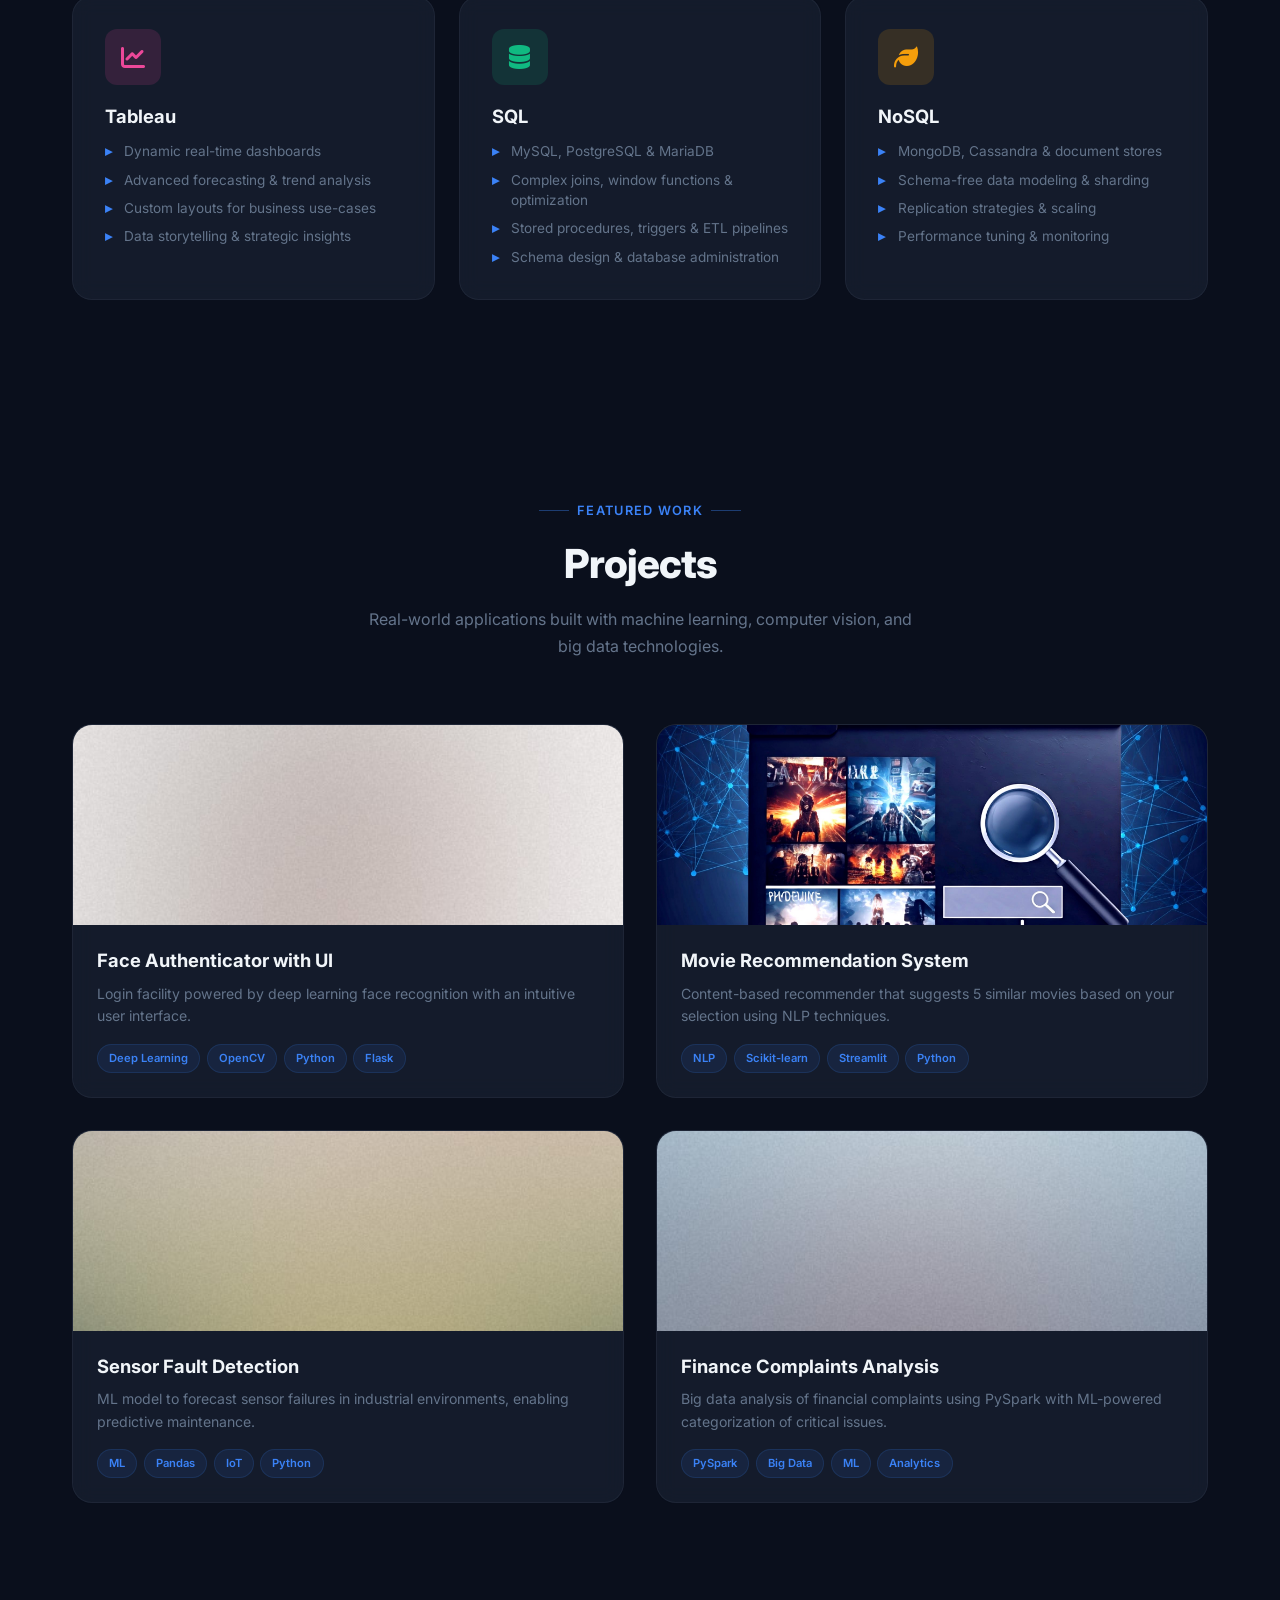
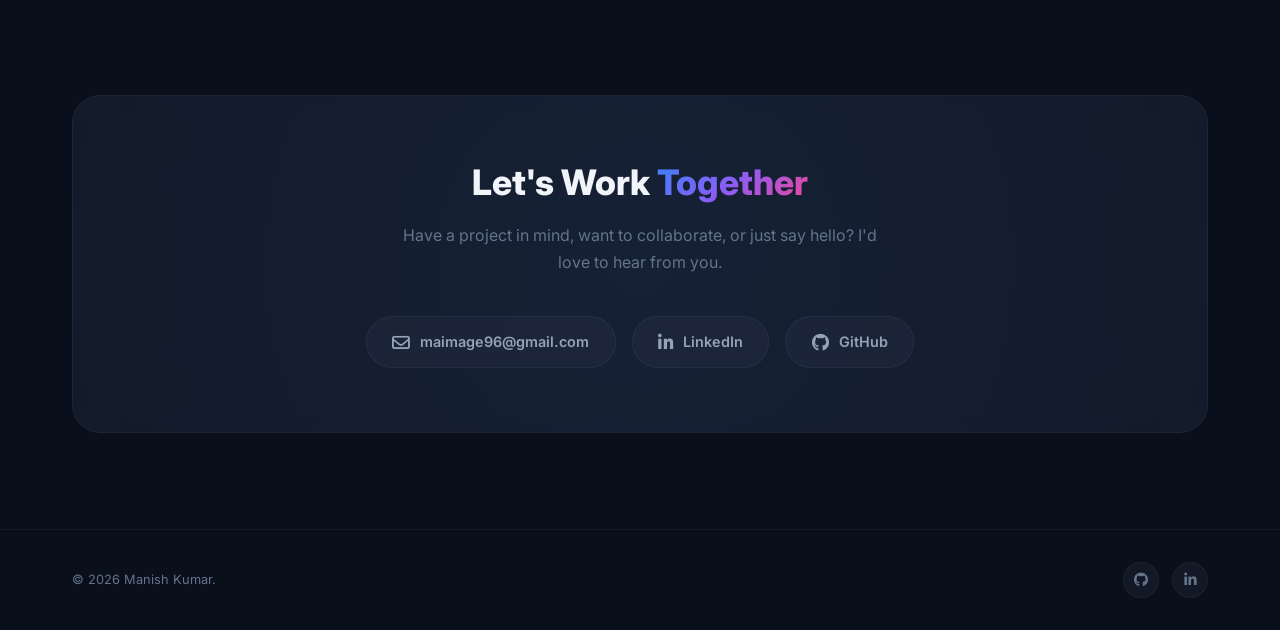
==== commit 22f1776f: "new changes" ====
--- a/index.html
+++ b/index.html
@@ -492,7 +492,7 @@
         <div class="hero-image-wrapper">
           <div class="hero-image-ring">
             <!-- UPDATE: change this path to where your image lives -->
-            <img src="static/images/self2.png" alt="Manish Kumar" />
+            <img src="static/images/self3.png" alt="Manish Kumar" />
             <span class="floating-badge"><i class="fa-brands fa-python"></i> Python</span>
             <span class="floating-badge"><i class="fa-solid fa-database"></i> Big Data</span>
             <span class="floating-badge"><i class="fa-solid fa-brain"></i> ML / AI</span>
